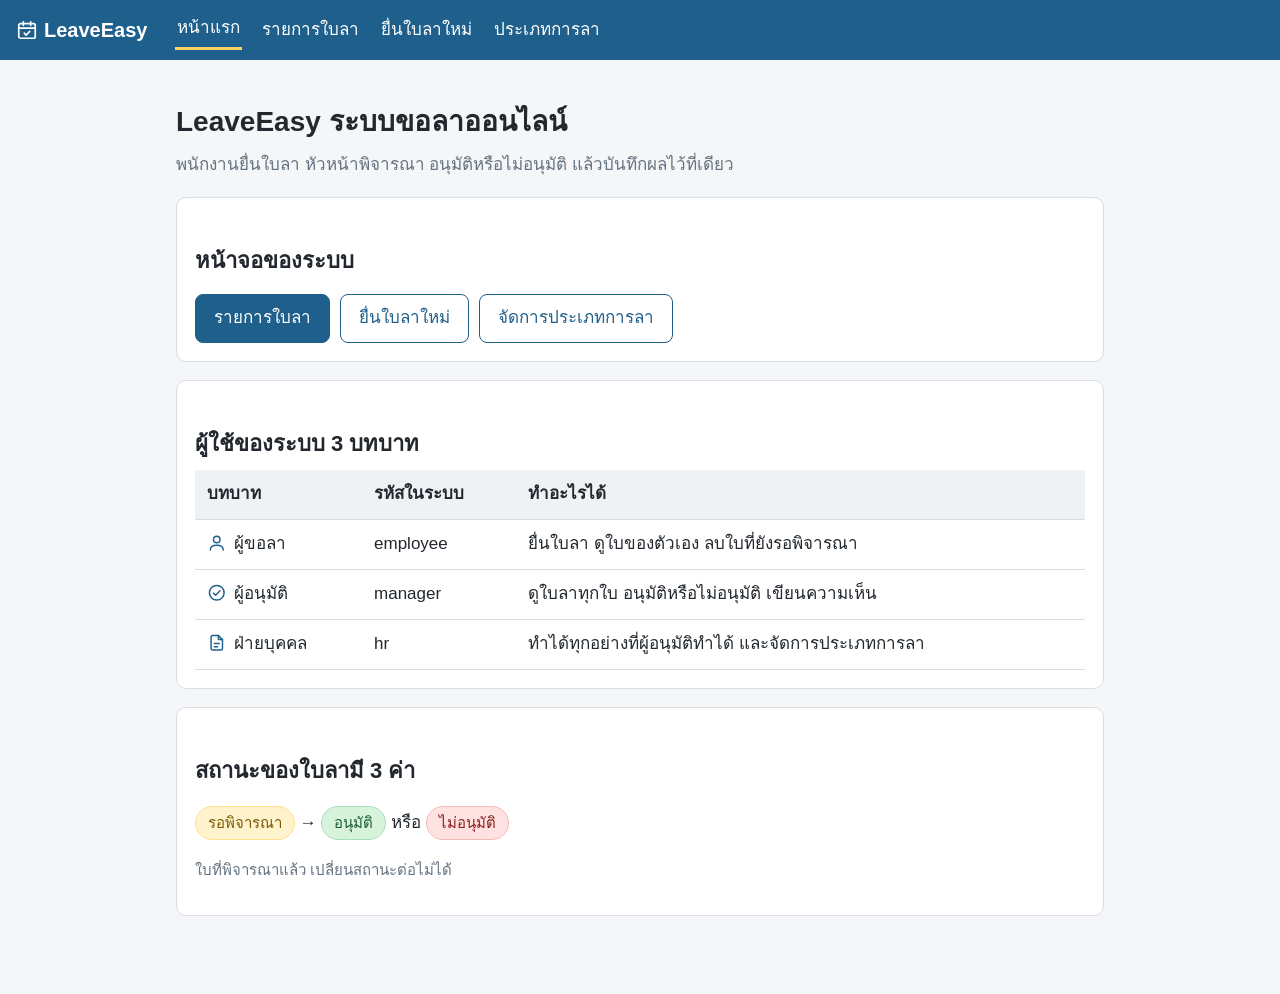
==== index.html @ 0ac46156 "ยกเครื่อง UI ตามกฎงาน TNM — เลิกใช้ emoji เปลี่ยนเป็นไอคอน SVG ไม่มี emoji ในสิ่งที่ผู้ใช้เห็นอีกแล้" ====
<!DOCTYPE html>
<html lang="th">
<head>
  <meta charset="UTF-8">
  <meta name="viewport" content="width=device-width, initial-scale=1.0">
  <title>LeaveEasy ระบบขอลาออนไลน์</title>
  <link rel="stylesheet" href="css/style.css">
  <script src="js/icons.js" defer></script>
  <script src="js/nav.js" defer></script>
</head>
<body>
  <div id="nav"></div>

  <div class="container">
    <h1>LeaveEasy ระบบขอลาออนไลน์</h1>
    <p class="subtitle">พนักงานยื่นใบลา หัวหน้าพิจารณา อนุมัติหรือไม่อนุมัติ แล้วบันทึกผลไว้ที่เดียว</p>

    <div class="card">
      <h2>หน้าจอของระบบ</h2>
      <div class="btn-row">
        <a class="btn" href="leave-requests.html">รายการใบลา</a>
        <a class="btn btn-ghost" href="new-leave-request.html">ยื่นใบลาใหม่</a>
        <a class="btn btn-ghost" href="leave-types.html">จัดการประเภทการลา</a>
      </div>
    </div>

    <div class="card">
      <h2>ผู้ใช้ของระบบ 3 บทบาท</h2>
      <table>
        <thead><tr><th>บทบาท</th><th>รหัสในระบบ</th><th>ทำอะไรได้</th></tr></thead>
        <tbody>
          <tr><td><span data-icon="user"></span>ผู้ขอลา</td><td>employee</td><td>ยื่นใบลา ดูใบของตัวเอง ลบใบที่ยังรอพิจารณา</td></tr>
          <tr><td><span data-icon="check-circle"></span>ผู้อนุมัติ</td><td>manager</td><td>ดูใบลาทุกใบ อนุมัติหรือไม่อนุมัติ เขียนความเห็น</td></tr>
          <tr><td><span data-icon="file-text"></span>ฝ่ายบุคคล</td><td>hr</td><td>ทำได้ทุกอย่างที่ผู้อนุมัติทำได้ และจัดการประเภทการลา</td></tr>
        </tbody>
      </table>
    </div>

    <div class="card">
      <h2>สถานะของใบลามี 3 ค่า</h2>
      <p>
        <span class="badge badge-รอพิจารณา">รอพิจารณา</span> →
        <span class="badge badge-อนุมัติ">อนุมัติ</span> หรือ
        <span class="badge badge-ไม่อนุมัติ">ไม่อนุมัติ</span>
      </p>
      <p class="hint">ใบที่พิจารณาแล้ว เปลี่ยนสถานะต่อไม่ได้</p>
    </div>
  </div>
</body>
</html>
---- css/style.css ----
/* ─────────────────────────────────────────────────────────────
   css/style.css — หน้าตาที่ใช้ร่วมกันทุกหน้าของ LeaveEasy
   แก้ที่ไฟล์นี้ที่เดียว ทุกหน้าเปลี่ยนตามพร้อมกัน
   ───────────────────────────────────────────────────────────── */

:root {
  --สีหลัก: #1f5f8b;
  --สีหลักเข้ม: #14405f;
  --สีพื้น: #f4f6f8;
  --สีขอบ: #d8dee4;
  --สีตัวอักษร: #22282e;
  --สีจาง: #667380;
}

* { box-sizing: border-box; }

body {
  margin: 0;
  font-family: "Leelawadee UI", "Sarabun", "Segoe UI", "Noto Sans Thai", sans-serif;
  font-size: 17px;
  line-height: 1.7;
  color: var(--สีตัวอักษร);
  background: var(--สีพื้น);
}

/* ── แถบเมนูด้านบน ── */
.navbar {
  background: var(--สีหลัก);
  color: #fff;
  padding: 10px 16px;
  display: flex;
  flex-wrap: wrap;
  align-items: center;
  gap: 6px 18px;
}
.navbar .brand { font-weight: 700; font-size: 20px; margin-right: 10px; }
.navbar a { color: #fff; text-decoration: none; padding: 4px 2px; }
.navbar a:hover, .navbar a.active { border-bottom: 3px solid #ffd166; }
.navbar .nav-user { margin-left: auto; display: flex; align-items: center; gap: 10px; font-size: 15px; }

/* ── กรอบเนื้อหา ── */
.container { max-width: 960px; margin: 0 auto; padding: 20px 16px 60px; }
h1 { font-size: 28px; margin: 18px 0 6px; }
h2 { font-size: 22px; margin: 26px 0 8px; }
.subtitle { color: var(--สีจาง); margin-top: 0; }

.card {
  background: #fff;
  border: 1px solid var(--สีขอบ);
  border-radius: 10px;
  padding: 18px;
  margin-bottom: 18px;
}

/* ── ตาราง ── */
table { width: 100%; border-collapse: collapse; background: #fff; }
th, td { padding: 10px 12px; border-bottom: 1px solid var(--สีขอบ); text-align: left; }
th { background: #eef2f5; font-weight: 700; }
tbody tr.clickable:hover { background: #eaf3fa; cursor: pointer; }
/* หัวข้อในตารางเป็นลิงก์จริง เพื่อให้กด Tab ถึง และคลิกขวาเปิดแท็บใหม่ได้ */
td .row-link { color: inherit; text-decoration: none; }
td .row-link:hover { text-decoration: underline; }

/* ── ป้ายสถานะ ── */
.badge {
  display: inline-block;
  padding: 3px 12px;
  border-radius: 999px;
  font-size: 15px;
  white-space: nowrap;
}
.badge-รอพิจารณา { background: #fff3cd; color: #7a5b00; border: 1px solid #ffe08a; }
.badge-อนุมัติ   { background: #d8f3dc; color: #1b5e34; border: 1px solid #a8dfb8; }
.badge-ไม่อนุมัติ { background: #fde2e1; color: #8b1f1a; border: 1px solid #f6b8b5; }

/* ── ปุ่ม ── */
button, .btn {
  font-family: inherit;
  font-size: 17px;
  padding: 9px 18px;
  border-radius: 8px;
  border: 1px solid var(--สีหลัก);
  background: var(--สีหลัก);
  color: #fff;
  cursor: pointer;
  text-decoration: none;
  display: inline-block;
}
button:hover, .btn:hover { background: var(--สีหลักเข้ม); }
button:disabled { opacity: .55; cursor: not-allowed; }

/* เส้นโฟกัสสำหรับคนที่ใช้แป้นพิมพ์ — ถ้าไม่มี จะกด Tab แล้วไม่รู้ว่าอยู่ตรงไหน */
a:focus-visible,
button:focus-visible,
.btn:focus-visible,
input:focus-visible,
select:focus-visible,
textarea:focus-visible,
tr.clickable:focus-visible {
  outline: 3px solid #ffb703;
  outline-offset: 2px;
}
.btn-ghost { background: #fff; color: var(--สีหลัก); }
.btn-ghost:hover { background: #e8f1f8; }
.btn-danger { background: #b3261e; border-color: #b3261e; }
.btn-danger:hover { background: #8c1c16; }
.btn-ok { background: #1b7f45; border-color: #1b7f45; }
.btn-ok:hover { background: #146134; }
.btn-row { display: flex; flex-wrap: wrap; gap: 10px; margin-top: 14px; }

/* ── ฟอร์ม ── */
label { display: block; font-weight: 700; margin: 14px 0 4px; }
input, select, textarea {
  font-family: inherit;
  font-size: 17px;
  width: 100%;
  padding: 9px 10px;
  border: 1px solid var(--สีขอบ);
  border-radius: 8px;
  background: #fff;
}
textarea { min-height: 110px; resize: vertical; }
.hint { color: var(--สีจาง); font-size: 15px; margin-top: 4px; }

/* ── กล่องข้อความแจ้งเตือน ── */
.alert { padding: 12px 14px; border-radius: 8px; margin: 12px 0; }
.alert-warn  { background: #fff8e1; border: 1px solid #ffd54f; color: #6d4c00; }
.alert-error { background: #fdecea; border: 1px solid #f5b3ad; color: #8b1f1a; }
.alert-ok    { background: #e8f5e9; border: 1px solid #a5d6a7; color: #1b5e34; }
.alert-ai    { background: #eef4ff; border: 1px solid #b9ccf5; color: #1a3e7a; }
.hidden { display: none !important; }   /* ต้องชนะทุกกฎ รวมถึง .alert ที่เป็น flex */

/* ── รายการความเห็น ── */
.comment { border-left: 4px solid var(--สีขอบ); padding: 6px 0 6px 12px; margin-bottom: 12px; }
.comment .meta { color: var(--สีจาง); font-size: 15px; }

/* ── กล่องแสดงตัวเลขสรุป ── */
.stat-row { display: flex; flex-wrap: wrap; gap: 14px; }
.stat {
  flex: 1 1 200px;
  background: #fff;
  border: 1px solid var(--สีขอบ);
  border-radius: 10px;
  padding: 18px;
  text-align: center;
  text-decoration: none;
  color: inherit;
}
.stat:hover { background: #eaf3fa; }
.stat .number { font-size: 44px; font-weight: 700; line-height: 1.2; }

/* ── รายการข้อมูลในหน้ารายละเอียด ── */
.field-row { display: flex; flex-wrap: wrap; gap: 4px 10px; padding: 7px 0; border-bottom: 1px dashed var(--สีขอบ); }
.field-row .k { min-width: 150px; font-weight: 700; }

/* ── มือถือ ── */
@media (max-width: 640px) {
  body { font-size: 16px; }
  .container { padding: 14px 12px 50px; }
  th, td { padding: 8px 7px; font-size: 15px; }
  .hide-mobile { display: none; }
  .navbar .nav-user { margin-left: 0; width: 100%; }
}

/* ── สถานะว่างเปล่า ── */
.empty-state { text-align: center; padding: 26px 16px; }
.empty-state .mark {
  width: 54px; height: 54px; margin: 0 auto 12px;
  border: 2px dashed var(--สีขอบ); border-radius: 12px;
}
.empty-state h2 { margin: 0 0 6px; font-size: 20px; }
.empty-state p { color: var(--สีจาง); margin: 0 0 4px; }
.empty-state .btn-row { justify-content: center; }

/* ── แถบบอกจำนวนผลลัพธ์เหนือตาราง ── */
.result-bar {
  display: flex; flex-wrap: wrap; align-items: baseline;
  justify-content: space-between; gap: 8px;
  padding-bottom: 10px; margin-bottom: 4px;
  border-bottom: 1px solid var(--สีขอบ);
}
.result-bar .count { font-weight: 700; }
.result-bar .reset { font-size: 15px; }

/* ── ปุ่มที่ทำแล้วย้อนกลับไม่ได้ แยกออกจากปุ่มหลัก ── */
.btn-row.danger-zone {
  margin-top: 18px; padding-top: 14px;
  border-top: 1px dashed var(--สีขอบ);
}
.btn-row.danger-zone .hint { width: 100%; margin: 0 0 8px; }

/* ── ลิงก์ย้อนกลับเหนือหัวเรื่อง ── */
.backlink {
  display: inline-block; margin: 14px 0 0;
  color: var(--สีหลัก); font-size: 15px; text-decoration: none;
}
.backlink:hover { text-decoration: underline; }

/* ── ไอคอน ── */
/* ขนาดผูกกับขนาดตัวอักษรรอบข้าง และรับสีจากข้อความ จึงเข้ากับทุกที่ที่วาง */
.icon {
  width: 1.15em; height: 1.15em;
  vertical-align: -0.2em;
  flex: none;
  fill: none;
  stroke: currentColor;
  stroke-width: 1.8;
  stroke-linecap: round;
  stroke-linejoin: round;
}
.navbar .brand .icon { width: 1.1em; height: 1.1em; margin-right: 6px; }
td [data-icon] { margin-right: 7px; color: var(--สีหลัก); }
.btn .icon, button .icon { margin-right: 6px; }
.backlink .icon { margin-right: 4px; }

/* ไอคอนในกล่องแจ้งเตือน วางชิดบนให้ตรงกับบรรทัดแรกเมื่อข้อความยาวหลายบรรทัด */
.alert { display: flex; align-items: flex-start; gap: 10px; }
.alert .icon { width: 1.25em; height: 1.25em; margin-top: 0.22em; }
.alert-warn  .icon { color: #a97b00; }
.alert-error .icon { color: #b3261e; }
.alert-ok    .icon { color: #1b7f45; }

/* ไอคอนของสถานะว่างเปล่า ตัวใหญ่ สีจาง เพื่อบอกว่าว่าง ไม่ใช่พัง */
.empty-state .mark {
  width: auto; height: auto; margin: 0 0 10px;
  border: 0; color: var(--สีจาง);
}
.empty-state .mark .icon { width: 46px; height: 46px; stroke-width: 1.4; }
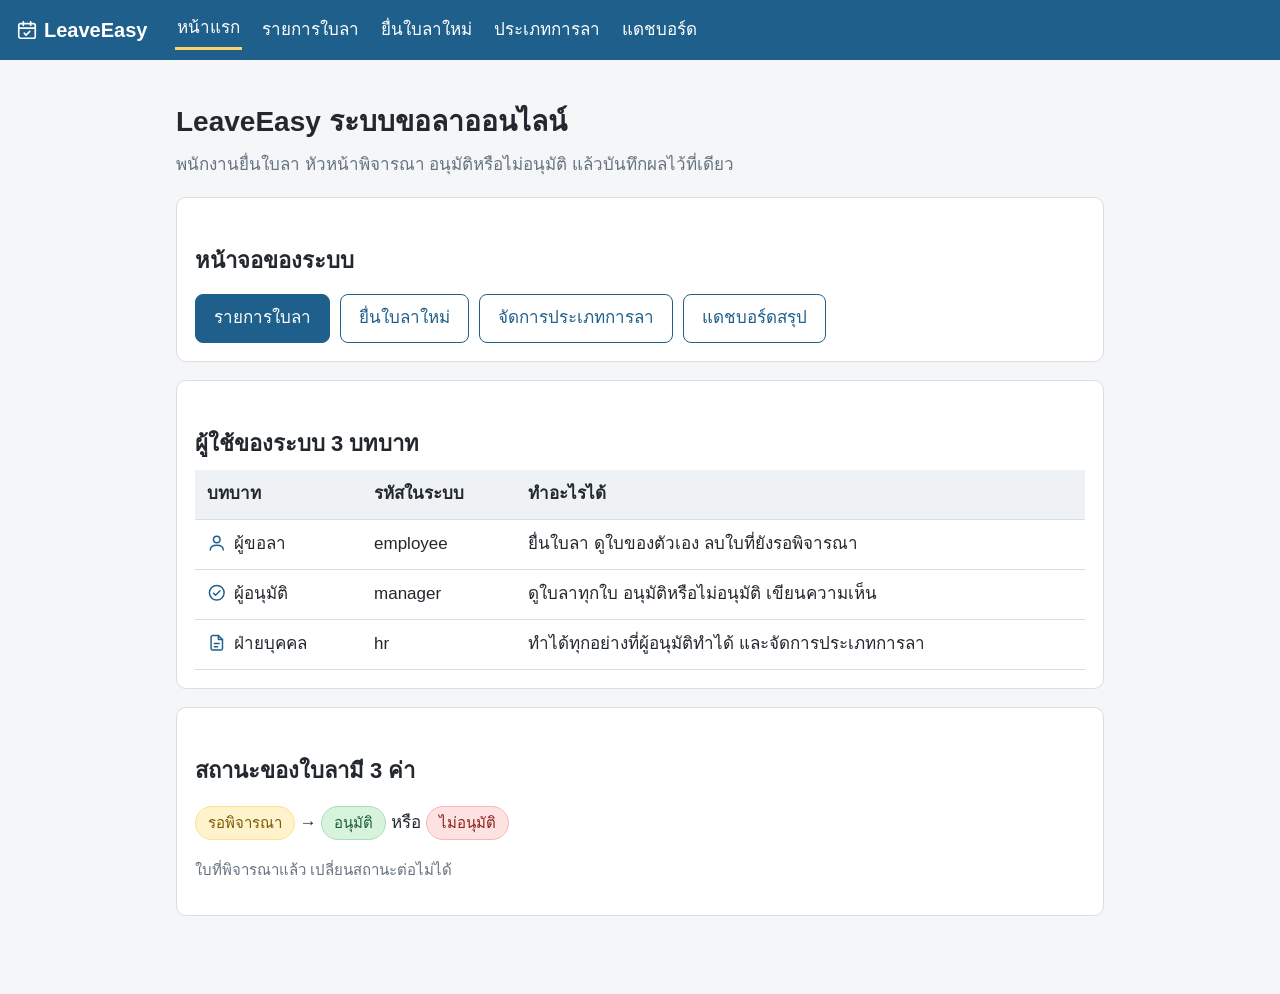
==== commit 68b164f9: "เพิ่ม dashboard.html หน้าที่ 5 ตามข้อกำหนดหัวข้อ 4 ก่อนหน้านี้โปรเจกต์มี 4 หน้าจอ + หน้าแรก แต่ข้อกำ" ====
--- a/index.html
+++ b/index.html
@@ -21,6 +21,7 @@
         <a class="btn" href="leave-requests.html">รายการใบลา</a>
         <a class="btn btn-ghost" href="new-leave-request.html">ยื่นใบลาใหม่</a>
         <a class="btn btn-ghost" href="leave-types.html">จัดการประเภทการลา</a>
+        <a class="btn btn-ghost" href="dashboard.html">แดชบอร์ดสรุป</a>
       </div>
     </div>
 
--- a/css/style.css
+++ b/css/style.css
@@ -226,3 +226,7 @@
   border: 0; color: var(--สีจาง);
 }
 .empty-state .mark .icon { width: 46px; height: 46px; stroke-width: 1.4; }
+
+/* ── ไอคอนในกล่องตัวเลขของแดชบอร์ด ── */
+.stat .stat-icon { width: 26px; height: 26px; color: var(--สีจาง); margin-bottom: 2px; }
+.stat .number { margin-top: 2px; }
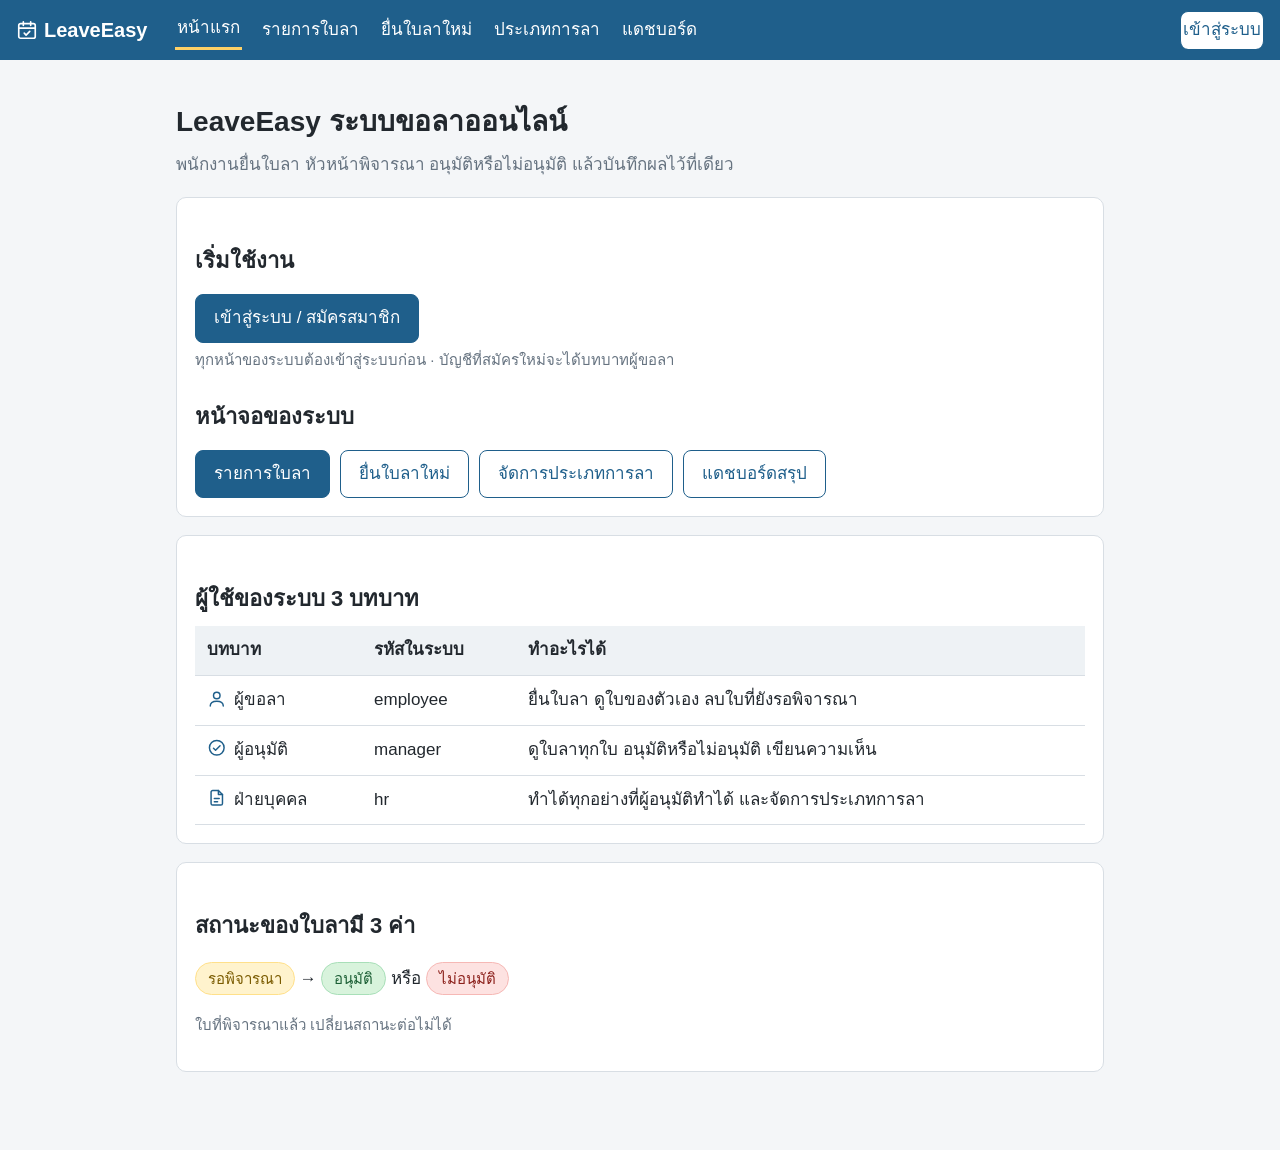
==== commit 0d48d202: "Merge pull request #2 from korakotcha06-dev/worktree-week7-8 เพิ่มปุ่มเข้าสู่ระบบให้เห็นชัดบนแถบเมนู" ====
--- a/index.html
+++ b/index.html
@@ -7,6 +7,7 @@
   <link rel="stylesheet" href="css/style.css">
   <script src="js/icons.js" defer></script>
   <script src="js/nav.js" defer></script>
+  <script type="module" src="js/home.js"></script>
 </head>
 <body>
   <div id="nav"></div>
@@ -16,6 +17,12 @@
     <p class="subtitle">พนักงานยื่นใบลา หัวหน้าพิจารณา อนุมัติหรือไม่อนุมัติ แล้วบันทึกผลไว้ที่เดียว</p>
 
     <div class="card">
+      <h2>เริ่มใช้งาน</h2>
+      <div id="กล่องเข้าสู่ระบบ" class="btn-row">
+        <a class="btn" href="login.html">เข้าสู่ระบบ / สมัครสมาชิก</a>
+      </div>
+      <p class="hint">ทุกหน้าของระบบต้องเข้าสู่ระบบก่อน · บัญชีที่สมัครใหม่จะได้บทบาทผู้ขอลา</p>
+
       <h2>หน้าจอของระบบ</h2>
       <div class="btn-row">
         <a class="btn" href="leave-requests.html">รายการใบลา</a>
--- a/css/style.css
+++ b/css/style.css
@@ -37,6 +37,9 @@
 .navbar a { color: #fff; text-decoration: none; padding: 4px 2px; }
 .navbar a:hover, .navbar a.active { border-bottom: 3px solid #ffd166; }
 .navbar .nav-user { margin-left: auto; display: flex; align-items: center; gap: 10px; font-size: 15px; }
+/* ปุ่มในแถบเมนูต้องล็อกสีตัวอักษรเอง ไม่งั้น .navbar a (สีขาว) ทับ แล้วกลายเป็นขาวบนขาว อ่านไม่ออก */
+.navbar .nav-user a.btn-ghost { color: var(--สีหลัก); text-decoration: none; border-bottom: none; }
+.navbar .nav-user a.btn-ghost:hover { background: #e8f1f8; border-bottom: none; }
 
 /* ── กรอบเนื้อหา ── */
 .container { max-width: 960px; margin: 0 auto; padding: 20px 16px 60px; }
